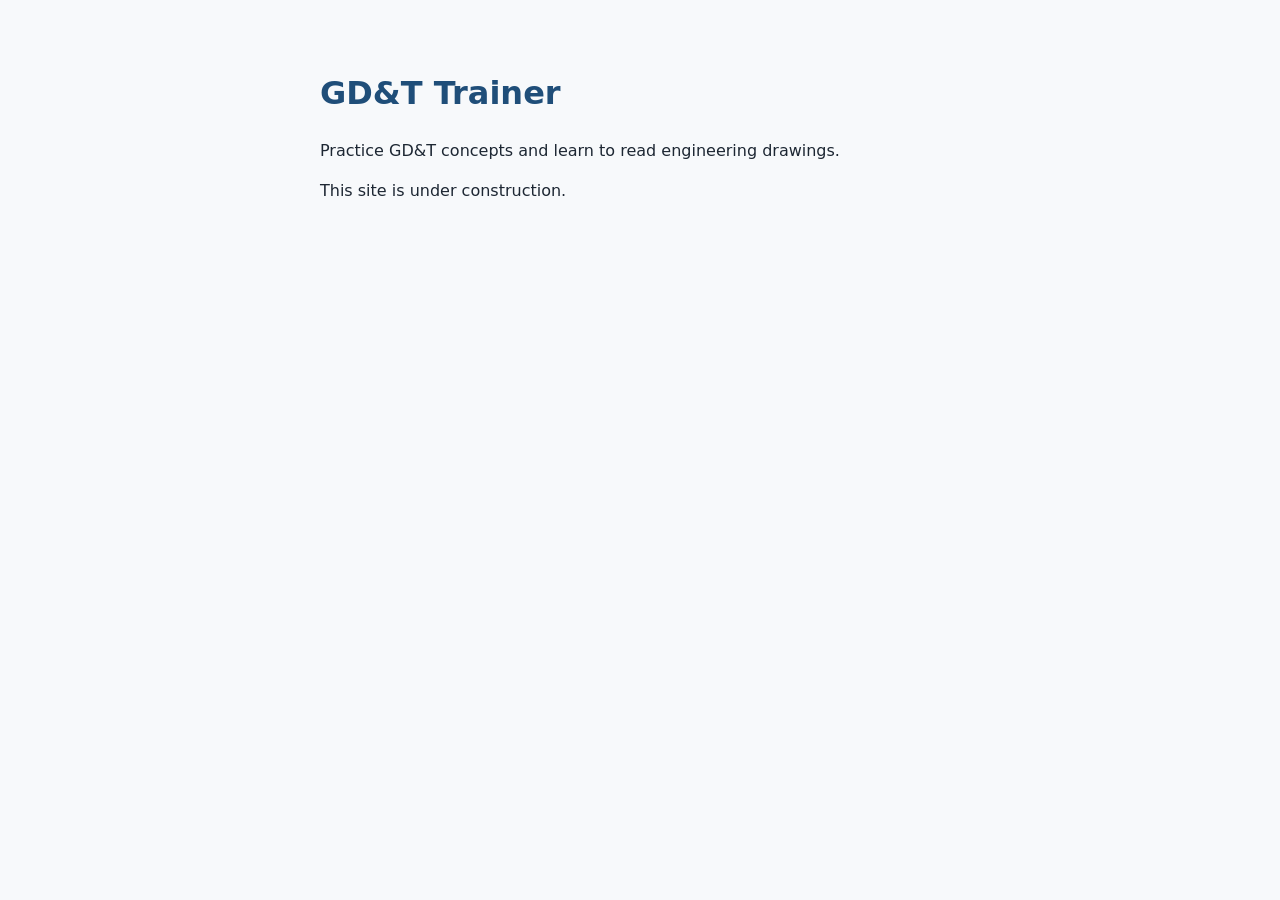
==== static/index.html @ 7a572e8f "Add placeholder Flask app so Render can build Minimal app.py (Flask object named app), pinned requir" ====
<!doctype html>
<html lang="en">
<head>
  <meta charset="utf-8">
  <meta name="viewport" content="width=device-width, initial-scale=1">
  <title>GD&amp;T Trainer</title>
  <style>
    body { font-family: system-ui, sans-serif; background: #f7f9fb; color: #1d2733;
           max-width: 640px; margin: 0 auto; padding: 48px 16px; line-height: 1.5; }
    h1 { color: #1f4e79; }
  </style>
</head>
<body>
  <h1>GD&amp;T Trainer</h1>
  <p>Practice GD&amp;T concepts and learn to read engineering drawings.</p>
  <p>This site is under construction.</p>
</body>
</html>
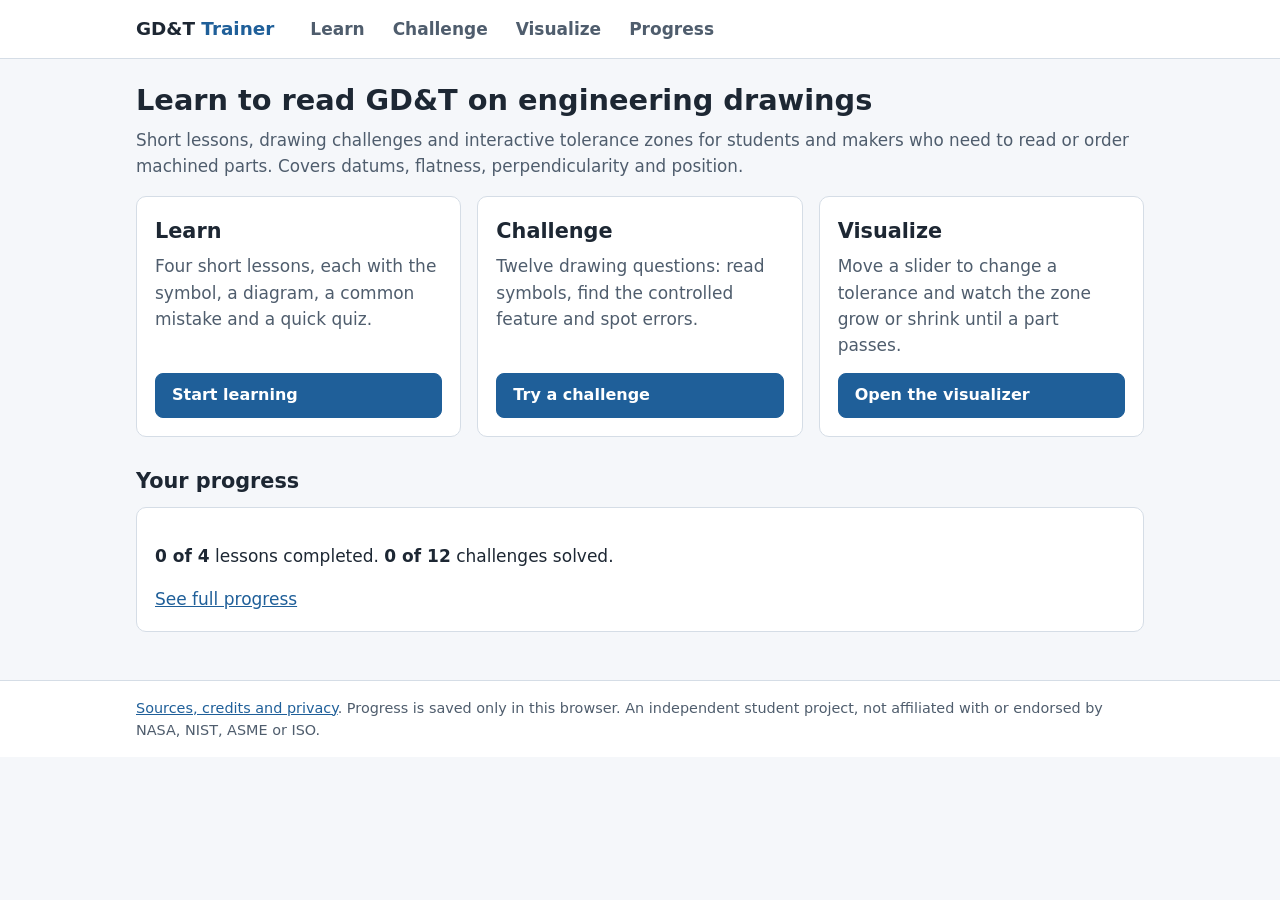
==== commit 25f56b5d: "Build v1: Learn, Challenge, Visualize and Progress modes - Learn: 4 lessons (datums, flatness, perpe" ====
--- a/static/index.html
+++ b/static/index.html
@@ -4,15 +4,86 @@
   <meta charset="utf-8">
   <meta name="viewport" content="width=device-width, initial-scale=1">
   <title>GD&amp;T Trainer</title>
-  <style>
-    body { font-family: system-ui, sans-serif; background: #f7f9fb; color: #1d2733;
-           max-width: 640px; margin: 0 auto; padding: 48px 16px; line-height: 1.5; }
-    h1 { color: #1f4e79; }
-  </style>
+  <link rel="icon" href="drawings/sym-position.svg" type="image/svg+xml">
+  <link rel="stylesheet" href="css/style.css">
 </head>
 <body>
-  <h1>GD&amp;T Trainer</h1>
-  <p>Practice GD&amp;T concepts and learn to read engineering drawings.</p>
-  <p>This site is under construction.</p>
+  <header class="site-header">
+    <div class="inner">
+      <a class="brand" href="/" aria-current="page">GD&amp;T <span>Trainer</span></a>
+      <nav class="nav" aria-label="Main">
+        <a href="learn.html">Learn</a>
+        <a href="challenge.html">Challenge</a>
+        <a href="visualize.html">Visualize</a>
+        <a href="progress.html">Progress</a>
+      </nav>
+    </div>
+  </header>
+
+  <main>
+    <h1>Learn to read GD&amp;T on engineering drawings</h1>
+    <p class="lead">
+      Short lessons, drawing challenges and interactive tolerance zones for students and makers
+      who need to read or order machined parts. Covers datums, flatness, perpendicularity and position.
+    </p>
+
+    <div class="grid-3">
+      <section class="card mode-card">
+        <h2>Learn</h2>
+        <p>Four short lessons, each with the symbol, a diagram, a common mistake and a quick quiz.</p>
+        <a class="btn" href="learn.html">Start learning</a>
+      </section>
+      <section class="card mode-card">
+        <h2>Challenge</h2>
+        <p>Twelve drawing questions: read symbols, find the controlled feature and spot errors.</p>
+        <a class="btn" href="challenge.html">Try a challenge</a>
+      </section>
+      <section class="card mode-card">
+        <h2>Visualize</h2>
+        <p>Move a slider to change a tolerance and watch the zone grow or shrink until a part passes.</p>
+        <a class="btn" href="visualize.html">Open the visualizer</a>
+      </section>
+    </div>
+
+    <h2>Your progress</h2>
+    <div id="summary" class="card">Loading…</div>
+  </main>
+
+  <footer class="site-footer">
+    <div class="inner">
+      <a href="sources.html">Sources, credits and privacy</a>.
+      Progress is saved only in this browser.
+      An independent student project, not affiliated with or endorsed by NASA, NIST, ASME or ISO.
+    </div>
+  </footer>
+
+  <script src="js/common.js"></script>
+  <script src="js/storage.js"></script>
+  <script>
+    // Small progress summary for the home page.
+    (async function () {
+      const box = document.getElementById("summary");
+      try {
+        const [lessonData, challengeData] = await Promise.all([
+          fetchJSON("data/lessons.json"),
+          fetchJSON("data/challenges.json"),
+        ]);
+        const stats = computeStats(challengeData.challenges, challengeData.concepts);
+        const lessonsDone = lessonData.lessons.filter(function (l) { return stats.lessonsCompleted[l.id]; }).length;
+        const weak = Object.keys(stats.perConcept)
+          .filter(function (k) { return stats.perConcept[k].status === "needs-practice"; })
+          .map(function (k) { return challengeData.concepts[k]; });
+        box.innerHTML =
+          "<p><b>" + lessonsDone + " of " + lessonData.lessons.length + "</b> lessons completed. " +
+          "<b>" + stats.solvedQuestions + " of " + stats.totalQuestions + "</b> challenges solved.</p>" +
+          (weak.length
+            ? "<p>Needs more practice: <b>" + weak.map(escapeHTML).join(", ") + "</b>.</p>"
+            : "") +
+          '<a href="progress.html">See full progress</a>';
+      } catch (error) {
+        showLoadError(box, error);
+      }
+    })();
+  </script>
 </body>
 </html>
--- a/static/css/style.css
+++ b/static/css/style.css
@@ -0,0 +1,279 @@
+/* GD&T Trainer styles: light background, dark text, blue/gray accents. */
+
+:root {
+  --bg: #f5f7fa;
+  --surface: #ffffff;
+  --ink: #1d2733;
+  --muted: #4f5d6d;
+  --line: #d5dde6;
+  --accent: #1f5f99;
+  --accent-soft: #e3edf7;
+  --good: #1a7f37;
+  --good-soft: #e6f4ea;
+  --bad: #b42318;
+  --bad-soft: #fdecea;
+  --warn: #8a5a00;
+  --warn-soft: #fff4dc;
+  --radius: 10px;
+}
+
+* { box-sizing: border-box; }
+
+body {
+  margin: 0;
+  background: var(--bg);
+  color: var(--ink);
+  font-family: system-ui, -apple-system, "Segoe UI", Roboto, Arial, sans-serif;
+  font-size: 17px;
+  line-height: 1.55;
+}
+
+a { color: var(--accent); }
+
+/* Visible keyboard focus everywhere (accessibility requirement). */
+a:focus-visible, button:focus-visible, input:focus-visible, [tabindex]:focus-visible {
+  outline: 3px solid #f2a900;
+  outline-offset: 2px;
+}
+
+/* ---------- Header and navigation ---------- */
+.site-header {
+  background: var(--surface);
+  border-bottom: 1px solid var(--line);
+}
+.site-header .inner {
+  max-width: 1040px;
+  margin: 0 auto;
+  padding: 10px 16px;
+  display: flex;
+  flex-wrap: wrap;
+  align-items: center;
+  gap: 8px 24px;
+}
+.brand {
+  font-weight: 700;
+  font-size: 1.15rem;
+  color: var(--ink);
+  text-decoration: none;
+}
+.brand span { color: var(--accent); }
+.nav { display: flex; flex-wrap: wrap; gap: 4px; }
+.nav a {
+  padding: 6px 12px;
+  border-radius: 999px;
+  color: var(--muted);
+  text-decoration: none;
+  font-weight: 600;
+}
+.nav a:hover { background: var(--accent-soft); color: var(--accent); }
+.nav a[aria-current="page"] { background: var(--accent); color: #fff; }
+
+/* ---------- Page layout ---------- */
+main {
+  max-width: 1040px;
+  margin: 0 auto;
+  padding: 24px 16px 48px;
+}
+h1 { font-size: 1.8rem; margin: 0 0 8px; line-height: 1.25; }
+h2 { font-size: 1.3rem; margin: 28px 0 10px; }
+h3 { font-size: 1.1rem; margin: 18px 0 8px; }
+.lead { color: var(--muted); font-size: 1.05rem; margin-top: 0; }
+
+.card {
+  background: var(--surface);
+  border: 1px solid var(--line);
+  border-radius: var(--radius);
+  padding: 18px;
+}
+.grid-3 {
+  display: grid;
+  grid-template-columns: repeat(auto-fit, minmax(240px, 1fr));
+  gap: 16px;
+}
+.mode-card { display: flex; flex-direction: column; gap: 6px; }
+.mode-card h2 { margin: 0; }
+.mode-card p { margin: 0 0 8px; color: var(--muted); flex: 1; }
+
+.site-footer {
+  border-top: 1px solid var(--line);
+  background: var(--surface);
+  color: var(--muted);
+  font-size: 0.9rem;
+}
+.site-footer .inner { max-width: 1040px; margin: 0 auto; padding: 16px; }
+
+/* ---------- Buttons ---------- */
+.btn {
+  display: inline-block;
+  border: 1px solid var(--accent);
+  background: var(--accent);
+  color: #fff;
+  border-radius: 8px;
+  padding: 9px 16px;
+  font-size: 1rem;
+  font-weight: 600;
+  cursor: pointer;
+  text-decoration: none;
+}
+.btn:hover { filter: brightness(1.1); }
+.btn:disabled { opacity: 0.5; cursor: not-allowed; }
+.btn.secondary { background: var(--surface); color: var(--accent); }
+.btn.danger { background: var(--bad); border-color: var(--bad); }
+.btn-row { display: flex; flex-wrap: wrap; gap: 10px; margin-top: 14px; }
+
+/* ---------- Answer options (lessons and challenges) ---------- */
+.options { display: grid; gap: 8px; margin: 12px 0; }
+.option {
+  text-align: left;
+  border: 2px solid var(--line);
+  background: var(--surface);
+  color: var(--ink);
+  border-radius: 8px;
+  padding: 10px 12px;
+  font-size: 1rem;
+  cursor: pointer;
+}
+.option:hover:not(:disabled) { border-color: var(--accent); }
+.option.selected { border-color: var(--accent); background: var(--accent-soft); }
+.option.correct { border-color: var(--good); background: var(--good-soft); }
+.option.wrong { border-color: var(--bad); background: var(--bad-soft); }
+.option:disabled { cursor: default; }
+/* Text markers so correct/incorrect never relies on colour alone. */
+.option.correct::before { content: "✓ "; font-weight: 700; color: var(--good); }
+.option.wrong::before { content: "✗ "; font-weight: 700; color: var(--bad); }
+
+/* ---------- Feedback boxes ---------- */
+.feedback {
+  border-radius: 8px;
+  padding: 12px 14px;
+  margin-top: 12px;
+  border-left: 5px solid;
+}
+.feedback.good { background: var(--good-soft); border-color: var(--good); }
+.feedback.bad { background: var(--bad-soft); border-color: var(--bad); }
+.feedback.info { background: var(--accent-soft); border-color: var(--accent); }
+.feedback.warn { background: var(--warn-soft); border-color: var(--warn); }
+.feedback p { margin: 4px 0; }
+.feedback .title { font-weight: 700; }
+
+.source-line { font-size: 0.9rem; color: var(--muted); margin-top: 10px; }
+.tag {
+  display: inline-block;
+  font-size: 0.8rem;
+  font-weight: 700;
+  padding: 2px 10px;
+  border-radius: 999px;
+  background: var(--accent-soft);
+  color: var(--accent);
+  margin-right: 6px;
+}
+
+/* ---------- Drawings ---------- */
+.drawing {
+  background: #fff;
+  border: 1px solid var(--line);
+  border-radius: var(--radius);
+  padding: 8px;
+}
+.drawing svg, .drawing img { width: 100%; height: auto; display: block; max-height: 420px; }
+
+/* Clickable features in challenge drawings. The SVG files make them
+   invisible by default; these rules show hover, selection and results. */
+.drawing .target { cursor: pointer; }
+.drawing line.target:hover, .drawing line.target:focus { stroke: rgba(31, 95, 153, 0.30); }
+.drawing circle.target:hover, .drawing circle.target:focus { fill: rgba(31, 95, 153, 0.20); }
+.drawing line.target.selected { stroke: rgba(31, 95, 153, 0.65); }
+.drawing circle.target.selected { fill: rgba(31, 95, 153, 0.40); }
+.drawing line.target.is-correct { stroke: rgba(26, 127, 55, 0.65); }
+.drawing circle.target.is-correct { fill: rgba(26, 127, 55, 0.40); }
+.drawing line.target.is-wrong { stroke: rgba(180, 35, 24, 0.55); }
+.drawing circle.target.is-wrong { fill: rgba(180, 35, 24, 0.35); }
+.drawing .target:focus { outline: none; }
+.drawing.locked .target { cursor: default; pointer-events: none; }
+
+.selection-note { font-weight: 600; margin: 8px 0 0; }
+
+/* ---------- Learn mode ---------- */
+.learn-layout { display: grid; grid-template-columns: 240px 1fr; gap: 20px; align-items: start; }
+.lesson-list { list-style: none; margin: 0; padding: 0; display: grid; gap: 6px; }
+.lesson-list a {
+  display: flex;
+  justify-content: space-between;
+  gap: 8px;
+  padding: 10px 12px;
+  border-radius: 8px;
+  border: 1px solid var(--line);
+  background: var(--surface);
+  color: var(--ink);
+  text-decoration: none;
+  font-weight: 600;
+}
+.lesson-list a[aria-current="true"] { border-color: var(--accent); background: var(--accent-soft); }
+.lesson-list .done { color: var(--good); white-space: nowrap; }
+.lesson-head { display: flex; gap: 14px; align-items: center; }
+.lesson-head img { width: 56px; height: 56px; background: #fff; border: 1px solid var(--line); border-radius: 8px; padding: 4px; }
+.lesson-head .symbol-name { color: var(--muted); margin: 0; }
+.mistake { background: var(--warn-soft); border-left: 5px solid var(--warn); padding: 10px 14px; border-radius: 8px; }
+.quiz-question { margin-top: 16px; }
+
+/* ---------- Challenge mode ---------- */
+.question-nav { display: flex; flex-wrap: wrap; gap: 6px; margin: 10px 0 18px; }
+.question-nav button {
+  min-width: 40px;
+  padding: 6px 8px;
+  border-radius: 8px;
+  border: 1px solid var(--line);
+  background: var(--surface);
+  font-weight: 600;
+  cursor: pointer;
+  color: var(--ink);
+}
+.question-nav button[aria-current="true"] { border-color: var(--accent); background: var(--accent); color: #fff; }
+.question-nav button.solved::after { content: " ✓"; }
+.challenge-layout { display: grid; grid-template-columns: 1.1fr 1fr; gap: 20px; align-items: start; }
+.ai-box { white-space: pre-wrap; }
+
+/* ---------- Visualize mode ---------- */
+.tabs { display: flex; flex-wrap: wrap; gap: 6px; margin: 12px 0 16px; }
+.tabs button {
+  padding: 8px 14px;
+  border-radius: 999px;
+  border: 1px solid var(--line);
+  background: var(--surface);
+  font-weight: 600;
+  cursor: pointer;
+  color: var(--ink);
+}
+.tabs button[aria-selected="true"] { background: var(--accent); border-color: var(--accent); color: #fff; }
+.slider-row { display: flex; flex-wrap: wrap; align-items: center; gap: 12px; margin: 12px 0; }
+.slider-row input[type="range"] { flex: 1; min-width: 200px; accent-color: var(--accent); }
+.slider-value { font-weight: 700; font-variant-numeric: tabular-nums; min-width: 6.5em; }
+.verdict { font-size: 1.1rem; font-weight: 700; }
+.readout { display: grid; grid-template-columns: repeat(auto-fit, minmax(180px, 1fr)); gap: 10px; margin-top: 10px; }
+.readout div { background: var(--bg); border-radius: 8px; padding: 8px 10px; }
+.readout b { display: block; font-size: 1.1rem; }
+
+/* ---------- Progress page ---------- */
+table { width: 100%; border-collapse: collapse; background: var(--surface); }
+th, td { text-align: left; padding: 8px 10px; border-bottom: 1px solid var(--line); }
+th { font-size: 0.9rem; color: var(--muted); }
+.table-wrap { overflow-x: auto; border: 1px solid var(--line); border-radius: var(--radius); }
+.status { font-weight: 700; white-space: nowrap; }
+.status.learned { color: var(--good); }
+.status.needs-practice { color: var(--bad); }
+.status.in-progress { color: var(--accent); }
+.status.not-started { color: var(--muted); }
+.stat-grid { display: grid; grid-template-columns: repeat(auto-fit, minmax(170px, 1fr)); gap: 12px; }
+.stat { background: var(--surface); border: 1px solid var(--line); border-radius: var(--radius); padding: 14px; }
+.stat b { display: block; font-size: 1.6rem; }
+.stat span { color: var(--muted); font-size: 0.9rem; }
+
+/* ---------- Sources page ---------- */
+.sources-table td, .sources-table th { vertical-align: top; font-size: 0.95rem; }
+
+/* ---------- Small screens ---------- */
+@media (max-width: 760px) {
+  body { font-size: 16px; }
+  .learn-layout, .challenge-layout { grid-template-columns: 1fr; }
+  h1 { font-size: 1.5rem; }
+}
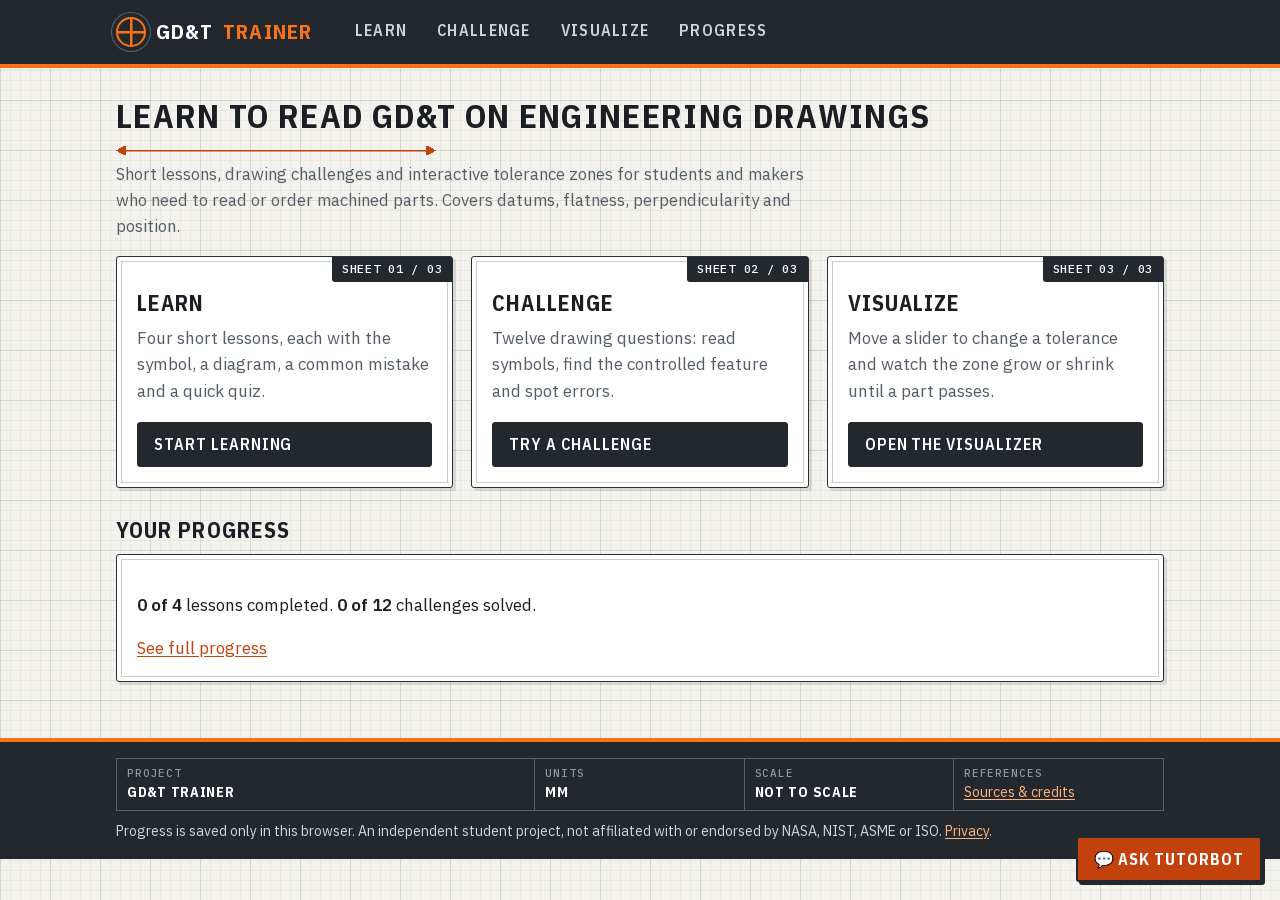
==== commit 82857e0e: "Complete drawings, add TutorBot, engineering-drawing UI - Redraw all challenge drawings and the Posi" ====
--- a/static/index.html
+++ b/static/index.html
@@ -28,17 +28,17 @@
     </p>
 
     <div class="grid-3">
-      <section class="card mode-card">
+      <section class="card mode-card" data-sheet="SHEET 01 / 03">
         <h2>Learn</h2>
         <p>Four short lessons, each with the symbol, a diagram, a common mistake and a quick quiz.</p>
         <a class="btn" href="learn.html">Start learning</a>
       </section>
-      <section class="card mode-card">
+      <section class="card mode-card" data-sheet="SHEET 02 / 03">
         <h2>Challenge</h2>
         <p>Twelve drawing questions: read symbols, find the controlled feature and spot errors.</p>
         <a class="btn" href="challenge.html">Try a challenge</a>
       </section>
-      <section class="card mode-card">
+      <section class="card mode-card" data-sheet="SHEET 03 / 03">
         <h2>Visualize</h2>
         <p>Move a slider to change a tolerance and watch the zone grow or shrink until a part passes.</p>
         <a class="btn" href="visualize.html">Open the visualizer</a>
@@ -51,9 +51,14 @@
 
   <footer class="site-footer">
     <div class="inner">
-      <a href="sources.html">Sources, credits and privacy</a>.
-      Progress is saved only in this browser.
-      An independent student project, not affiliated with or endorsed by NASA, NIST, ASME or ISO.
+      <div class="title-block" aria-label="Site information">
+        <div><span>Project</span><b>GD&amp;T Trainer</b></div>
+        <div><span>Units</span><b>mm</b></div>
+        <div><span>Scale</span><b>Not to scale</b></div>
+        <div><span>References</span><a href="sources.html">Sources &amp; credits</a></div>
+      </div>
+      Progress is saved only in this browser. An independent student project, not affiliated with or
+      endorsed by NASA, NIST, ASME or ISO. <a href="sources.html#privacy">Privacy</a>.
     </div>
   </footer>
 
@@ -85,5 +90,6 @@
       }
     })();
   </script>
+  <script src="js/tutorbot.js"></script>
 </body>
 </html>
--- a/static/css/style.css
+++ b/static/css/style.css
@@ -1,139 +1,250 @@
-/* GD&T Trainer styles: light background, dark text, blue/gray accents. */
+/*
+ * GD&T Trainer styles: an "engineering drawing sheet" look.
+ *  - Drafting-paper grid background
+ *  - Graphite header and panels, safety-orange accents
+ *  - Condensed technical headings, monospace labels and numbers
+ *  - Cards framed like drawing sheets; footer styled as a title block
+ * Fonts: IBM Plex (self-hosted, SIL Open Font License), see fonts.css.
+ */
+@import url("fonts.css");
 
 :root {
-  --bg: #f5f7fa;
-  --surface: #ffffff;
-  --ink: #1d2733;
-  --muted: #4f5d6d;
-  --line: #d5dde6;
-  --accent: #1f5f99;
-  --accent-soft: #e3edf7;
-  --good: #1a7f37;
-  --good-soft: #e6f4ea;
+  --paper: #f3f2ec;          /* drafting paper */
+  --grid-minor: rgba(60, 70, 80, 0.06);
+  --grid-major: rgba(60, 70, 80, 0.11);
+  --sheet: #ffffff;
+  --ink: #1b1f24;            /* graphite */
+  --muted: #555e68;
+  --line: #2b3138;           /* sheet border lines */
+  --line-soft: #c9ccc6;
+  --steel: #e4e6e3;
+  --graphite: #23282e;
+  --graphite-2: #2f353c;
+  --accent: #c2410c;         /* safety orange, readable on white */
+  --accent-bright: #f97316;
+  --accent-soft: #fdeee4;
+  --good: #1e7a3a;
+  --good-soft: #e5f2e8;
   --bad: #b42318;
-  --bad-soft: #fdecea;
+  --bad-soft: #fbe9e7;
   --warn: #8a5a00;
-  --warn-soft: #fff4dc;
-  --radius: 10px;
+  --warn-soft: #fff3d6;
+  --info: #2f4f6f;
+  --info-soft: #e8edf1;
+  --font-body: "IBM Plex Sans", system-ui, -apple-system, "Segoe UI", Arial, sans-serif;
+  --font-head: "IBM Plex Sans Condensed", "Arial Narrow", system-ui, sans-serif;
+  --font-mono: "IBM Plex Mono", ui-monospace, SFMono-Regular, Menlo, Consolas, monospace;
+  --radius: 3px;
 }
 
 * { box-sizing: border-box; }
 
 body {
   margin: 0;
-  background: var(--bg);
-  color: var(--ink);
-  font-family: system-ui, -apple-system, "Segoe UI", Roboto, Arial, sans-serif;
+  color: var(--ink);
+  font-family: var(--font-body);
   font-size: 17px;
   line-height: 1.55;
-}
-
-a { color: var(--accent); }
-
-/* Visible keyboard focus everywhere (accessibility requirement). */
-a:focus-visible, button:focus-visible, input:focus-visible, [tabindex]:focus-visible {
-  outline: 3px solid #f2a900;
+  background-color: var(--paper);
+  /* Drafting grid: fine 10 px lines with a heavier line every 50 px. */
+  background-image:
+    linear-gradient(var(--grid-major) 1px, transparent 1px),
+    linear-gradient(90deg, var(--grid-major) 1px, transparent 1px),
+    linear-gradient(var(--grid-minor) 1px, transparent 1px),
+    linear-gradient(90deg, var(--grid-minor) 1px, transparent 1px);
+  background-size: 50px 50px, 50px 50px, 10px 10px, 10px 10px;
+}
+
+a { color: var(--accent); text-underline-offset: 2px; }
+
+a:focus-visible, button:focus-visible, input:focus-visible, textarea:focus-visible, [tabindex]:focus-visible {
+  outline: 3px solid var(--accent-bright);
   outline-offset: 2px;
 }
 
-/* ---------- Header and navigation ---------- */
+/* ---------- Header: graphite control panel ---------- */
 .site-header {
-  background: var(--surface);
-  border-bottom: 1px solid var(--line);
+  background: var(--graphite);
+  border-bottom: 4px solid var(--accent-bright);
+  color: #fff;
 }
 .site-header .inner {
-  max-width: 1040px;
+  max-width: 1080px;
   margin: 0 auto;
   padding: 10px 16px;
   display: flex;
   flex-wrap: wrap;
   align-items: center;
-  gap: 8px 24px;
+  gap: 8px 28px;
 }
 .brand {
+  display: inline-flex;
+  align-items: center;
+  gap: 10px;
+  color: #fff;
+  text-decoration: none;
+  font-family: var(--font-head);
   font-weight: 700;
-  font-size: 1.15rem;
-  color: var(--ink);
+  font-size: 1.3rem;
+  letter-spacing: 0.06em;
+  text-transform: uppercase;
+}
+/* Position symbol drawn in CSS as the logo. */
+.brand::before {
+  content: "";
+  width: 26px;
+  height: 26px;
+  border-radius: 50%;
+  border: 2.5px solid var(--accent-bright);
+  background:
+    linear-gradient(var(--accent-bright), var(--accent-bright)) center / 2.5px 100% no-repeat,
+    linear-gradient(var(--accent-bright), var(--accent-bright)) center / 100% 2.5px no-repeat;
+  box-shadow: 0 0 0 4px var(--graphite), 0 0 0 5px rgba(255, 255, 255, 0.25);
+}
+.brand span { color: var(--accent-bright); }
+.nav { display: flex; flex-wrap: wrap; gap: 2px; }
+.nav a {
+  padding: 8px 14px;
+  color: #cfd4da;
   text-decoration: none;
-}
-.brand span { color: var(--accent); }
-.nav { display: flex; flex-wrap: wrap; gap: 4px; }
-.nav a {
-  padding: 6px 12px;
-  border-radius: 999px;
-  color: var(--muted);
-  text-decoration: none;
+  font-family: var(--font-head);
   font-weight: 600;
-}
-.nav a:hover { background: var(--accent-soft); color: var(--accent); }
-.nav a[aria-current="page"] { background: var(--accent); color: #fff; }
+  font-size: 1rem;
+  letter-spacing: 0.08em;
+  text-transform: uppercase;
+  border-bottom: 3px solid transparent;
+}
+.nav a:hover { color: #fff; border-bottom-color: #6b737c; }
+.nav a[aria-current="page"] { color: #fff; border-bottom-color: var(--accent-bright); }
 
 /* ---------- Page layout ---------- */
 main {
-  max-width: 1040px;
+  max-width: 1080px;
   margin: 0 auto;
-  padding: 24px 16px 48px;
-}
-h1 { font-size: 1.8rem; margin: 0 0 8px; line-height: 1.25; }
-h2 { font-size: 1.3rem; margin: 28px 0 10px; }
-h3 { font-size: 1.1rem; margin: 18px 0 8px; }
-.lead { color: var(--muted); font-size: 1.05rem; margin-top: 0; }
-
+  padding: 28px 16px 56px;
+}
+h1, h2, h3 {
+  font-family: var(--font-head);
+  font-weight: 700;
+  letter-spacing: 0.02em;
+  line-height: 1.2;
+}
+h1 {
+  font-size: 2.1rem;
+  margin: 0 0 6px;
+  text-transform: uppercase;
+  letter-spacing: 0.04em;
+}
+h2 { font-size: 1.35rem; margin: 30px 0 10px; text-transform: uppercase; letter-spacing: 0.05em; }
+h3 { font-size: 1.12rem; margin: 18px 0 8px; }
+.lead { color: var(--muted); font-size: 1.05rem; margin-top: 0; max-width: 70ch; }
+
+/* A thin "dimension line" under each page title: arrows at both ends. */
+main > h1::after {
+  content: "";
+  display: block;
+  margin-top: 10px;
+  height: 9px;
+  width: min(320px, 70%);
+  background:
+    linear-gradient(var(--accent), var(--accent)) center / calc(100% - 14px) 1.5px no-repeat,
+    conic-gradient(from 60deg at 0 50%, var(--accent) 60deg, transparent 0) left / 10px 100% no-repeat,
+    conic-gradient(from 240deg at 100% 50%, var(--accent) 60deg, transparent 0) right / 10px 100% no-repeat;
+}
+
+/* ---------- Drawing-sheet cards ---------- */
 .card {
-  background: var(--surface);
-  border: 1px solid var(--line);
-  border-radius: var(--radius);
-  padding: 18px;
+  position: relative;
+  background: var(--sheet);
+  border: 1.5px solid var(--line);
+  border-radius: var(--radius);
+  padding: 20px;
+  /* inner frame line, like a drawing sheet border */
+  box-shadow: inset 0 0 0 4px var(--sheet), inset 0 0 0 5px var(--line-soft), 3px 3px 0 rgba(27, 31, 36, 0.12);
 }
 .grid-3 {
   display: grid;
   grid-template-columns: repeat(auto-fit, minmax(240px, 1fr));
-  gap: 16px;
-}
-.mode-card { display: flex; flex-direction: column; gap: 6px; }
+  gap: 18px;
+}
+.mode-card { display: flex; flex-direction: column; gap: 8px; padding-top: 34px; }
 .mode-card h2 { margin: 0; }
-.mode-card p { margin: 0 0 8px; color: var(--muted); flex: 1; }
-
-.site-footer {
-  border-top: 1px solid var(--line);
-  background: var(--surface);
-  color: var(--muted);
-  font-size: 0.9rem;
-}
-.site-footer .inner { max-width: 1040px; margin: 0 auto; padding: 16px; }
+.mode-card p { margin: 0 0 10px; color: var(--muted); flex: 1; }
+/* Sheet number label in the corner of each mode card. */
+.mode-card::before {
+  content: attr(data-sheet);
+  position: absolute;
+  top: 0;
+  right: 0;
+  padding: 3px 10px;
+  font-family: var(--font-mono);
+  font-size: 0.75rem;
+  letter-spacing: 0.06em;
+  color: #fff;
+  background: var(--graphite);
+  border-bottom-left-radius: var(--radius);
+}
+
+/* ---------- Footer: title block ---------- */
+.site-footer { background: var(--graphite); color: #cfd4da; font-size: 0.88rem; border-top: 4px solid var(--accent-bright); }
+.site-footer .inner { max-width: 1080px; margin: 0 auto; padding: 16px; }
+.site-footer a { color: #ffb27a; }
+.title-block {
+  display: grid;
+  grid-template-columns: 2fr 1fr 1fr 1fr;
+  border: 1px solid #59616a;
+  margin-bottom: 10px;
+}
+.title-block div { padding: 6px 10px; border-right: 1px solid #59616a; }
+.title-block div:last-child { border-right: none; }
+.title-block span {
+  display: block;
+  font-family: var(--font-mono);
+  font-size: 0.68rem;
+  letter-spacing: 0.08em;
+  text-transform: uppercase;
+  color: #8f979f;
+}
+.title-block b { font-family: var(--font-head); letter-spacing: 0.05em; color: #fff; text-transform: uppercase; }
 
 /* ---------- Buttons ---------- */
 .btn {
   display: inline-block;
-  border: 1px solid var(--accent);
-  background: var(--accent);
-  color: #fff;
-  border-radius: 8px;
+  border: 1.5px solid var(--graphite);
+  background: var(--graphite);
+  color: #fff;
+  border-radius: var(--radius);
   padding: 9px 16px;
+  font-family: var(--font-head);
   font-size: 1rem;
   font-weight: 600;
+  letter-spacing: 0.06em;
+  text-transform: uppercase;
   cursor: pointer;
   text-decoration: none;
 }
-.btn:hover { filter: brightness(1.1); }
-.btn:disabled { opacity: 0.5; cursor: not-allowed; }
-.btn.secondary { background: var(--surface); color: var(--accent); }
+.btn:hover { background: var(--accent); border-color: var(--accent); }
+.btn:disabled { opacity: 0.45; cursor: not-allowed; }
+.btn:disabled:hover { background: var(--graphite); border-color: var(--graphite); }
+.btn.secondary { background: var(--sheet); color: var(--ink); }
+.btn.secondary:hover { background: var(--accent-soft); color: var(--accent); border-color: var(--accent); }
 .btn.danger { background: var(--bad); border-color: var(--bad); }
 .btn-row { display: flex; flex-wrap: wrap; gap: 10px; margin-top: 14px; }
 
-/* ---------- Answer options (lessons and challenges) ---------- */
+/* ---------- Answer options ---------- */
 .options { display: grid; gap: 8px; margin: 12px 0; }
 .option {
   text-align: left;
-  border: 2px solid var(--line);
-  background: var(--surface);
-  color: var(--ink);
-  border-radius: 8px;
+  border: 1.5px solid var(--line-soft);
+  background: var(--sheet);
+  color: var(--ink);
+  border-radius: var(--radius);
   padding: 10px 12px;
+  font-family: var(--font-body);
   font-size: 1rem;
   cursor: pointer;
 }
-.option:hover:not(:disabled) { border-color: var(--accent); }
+.option:hover:not(:disabled) { border-color: var(--graphite); }
 .option.selected { border-color: var(--accent); background: var(--accent-soft); }
 .option.correct { border-color: var(--good); background: var(--good-soft); }
 .option.wrong { border-color: var(--bad); background: var(--bad-soft); }
@@ -144,129 +255,174 @@
 
 /* ---------- Feedback boxes ---------- */
 .feedback {
-  border-radius: 8px;
+  border: 1.5px solid;
+  border-left-width: 6px;
+  border-radius: var(--radius);
   padding: 12px 14px;
   margin-top: 12px;
-  border-left: 5px solid;
 }
 .feedback.good { background: var(--good-soft); border-color: var(--good); }
 .feedback.bad { background: var(--bad-soft); border-color: var(--bad); }
-.feedback.info { background: var(--accent-soft); border-color: var(--accent); }
+.feedback.info { background: var(--info-soft); border-color: var(--info); }
 .feedback.warn { background: var(--warn-soft); border-color: var(--warn); }
 .feedback p { margin: 4px 0; }
-.feedback .title { font-weight: 700; }
-
-.source-line { font-size: 0.9rem; color: var(--muted); margin-top: 10px; }
+.feedback .title { font-family: var(--font-head); font-weight: 700; letter-spacing: 0.04em; text-transform: uppercase; }
+
+.source-line { font-family: var(--font-mono); font-size: 0.8rem; color: var(--muted); margin-top: 10px; }
+/* Tags look like feature control frame cells. */
 .tag {
   display: inline-block;
-  font-size: 0.8rem;
-  font-weight: 700;
-  padding: 2px 10px;
-  border-radius: 999px;
-  background: var(--accent-soft);
-  color: var(--accent);
-  margin-right: 6px;
-}
+  font-family: var(--font-mono);
+  font-size: 0.75rem;
+  letter-spacing: 0.04em;
+  text-transform: uppercase;
+  padding: 2px 8px;
+  border: 1.5px solid var(--ink);
+  background: var(--sheet);
+  color: var(--ink);
+  margin: 0 -1.5px 0 0;
+}
+.tag:first-child { background: var(--graphite); color: #fff; border-color: var(--graphite); }
 
 /* ---------- Drawings ---------- */
 .drawing {
-  background: #fff;
-  border: 1px solid var(--line);
-  border-radius: var(--radius);
-  padding: 8px;
-}
-.drawing svg, .drawing img { width: 100%; height: auto; display: block; max-height: 420px; }
+  position: relative;
+  background: var(--sheet);
+  border: 1.5px solid var(--line);
+  border-radius: var(--radius);
+  padding: 14px;
+  box-shadow: inset 0 0 0 5px var(--sheet), inset 0 0 0 6px var(--line-soft);
+}
+.drawing svg, .drawing img { width: 100%; height: auto; display: block; max-height: 440px; }
 
 /* Clickable features in challenge drawings. The SVG files make them
    invisible by default; these rules show hover, selection and results. */
 .drawing .target { cursor: pointer; }
-.drawing line.target:hover, .drawing line.target:focus { stroke: rgba(31, 95, 153, 0.30); }
-.drawing circle.target:hover, .drawing circle.target:focus { fill: rgba(31, 95, 153, 0.20); }
-.drawing line.target.selected { stroke: rgba(31, 95, 153, 0.65); }
-.drawing circle.target.selected { fill: rgba(31, 95, 153, 0.40); }
-.drawing line.target.is-correct { stroke: rgba(26, 127, 55, 0.65); }
-.drawing circle.target.is-correct { fill: rgba(26, 127, 55, 0.40); }
+.drawing line.target:hover, .drawing line.target:focus { stroke: rgba(194, 65, 12, 0.30); }
+.drawing circle.target:hover, .drawing circle.target:focus { fill: rgba(194, 65, 12, 0.20); }
+.drawing line.target.selected { stroke: rgba(194, 65, 12, 0.70); }
+.drawing circle.target.selected { fill: rgba(194, 65, 12, 0.40); }
+.drawing line.target.is-correct { stroke: rgba(30, 122, 58, 0.65); }
+.drawing circle.target.is-correct { fill: rgba(30, 122, 58, 0.40); }
 .drawing line.target.is-wrong { stroke: rgba(180, 35, 24, 0.55); }
 .drawing circle.target.is-wrong { fill: rgba(180, 35, 24, 0.35); }
 .drawing .target:focus { outline: none; }
 .drawing.locked .target { cursor: default; pointer-events: none; }
 
-.selection-note { font-weight: 600; margin: 8px 0 0; }
+.selection-note { font-family: var(--font-mono); font-size: 0.9rem; font-weight: 500; margin: 8px 0 0; }
 
 /* ---------- Learn mode ---------- */
-.learn-layout { display: grid; grid-template-columns: 240px 1fr; gap: 20px; align-items: start; }
-.lesson-list { list-style: none; margin: 0; padding: 0; display: grid; gap: 6px; }
+.learn-layout { display: grid; grid-template-columns: 250px 1fr; gap: 20px; align-items: start; }
+.lesson-list { list-style: none; margin: 0; padding: 0; display: grid; gap: 6px; counter-reset: lesson; }
 .lesson-list a {
   display: flex;
   justify-content: space-between;
   gap: 8px;
   padding: 10px 12px;
-  border-radius: 8px;
-  border: 1px solid var(--line);
-  background: var(--surface);
+  border: 1.5px solid var(--line-soft);
+  border-left: 5px solid var(--line-soft);
+  border-radius: var(--radius);
+  background: var(--sheet);
   color: var(--ink);
   text-decoration: none;
+  font-family: var(--font-head);
   font-weight: 600;
-}
-.lesson-list a[aria-current="true"] { border-color: var(--accent); background: var(--accent-soft); }
-.lesson-list .done { color: var(--good); white-space: nowrap; }
+  letter-spacing: 0.02em;
+}
+.lesson-list a:hover { border-left-color: var(--graphite); }
+.lesson-list a[aria-current="true"] { border-color: var(--graphite); border-left-color: var(--accent); }
+.lesson-list .done { color: var(--good); white-space: nowrap; font-family: var(--font-mono); font-size: 0.8rem; }
 .lesson-head { display: flex; gap: 14px; align-items: center; }
-.lesson-head img { width: 56px; height: 56px; background: #fff; border: 1px solid var(--line); border-radius: 8px; padding: 4px; }
-.lesson-head .symbol-name { color: var(--muted); margin: 0; }
-.mistake { background: var(--warn-soft); border-left: 5px solid var(--warn); padding: 10px 14px; border-radius: 8px; }
+.lesson-head img { width: 58px; height: 58px; background: var(--sheet); border: 1.5px solid var(--ink); border-radius: var(--radius); padding: 5px; }
+.lesson-head .symbol-name { color: var(--muted); margin: 0; font-family: var(--font-mono); font-size: 0.85rem; }
+.mistake { background: var(--warn-soft); border: 1.5px solid var(--warn); border-left-width: 6px; padding: 10px 14px; border-radius: var(--radius); }
 .quiz-question { margin-top: 16px; }
 
 /* ---------- Challenge mode ---------- */
-.question-nav { display: flex; flex-wrap: wrap; gap: 6px; margin: 10px 0 18px; }
+.question-nav { display: flex; flex-wrap: wrap; gap: 0; margin: 12px 0 18px; }
 .question-nav button {
-  min-width: 40px;
+  min-width: 42px;
   padding: 6px 8px;
-  border-radius: 8px;
-  border: 1px solid var(--line);
-  background: var(--surface);
+  margin: 0 -1.5px -1.5px 0;
+  border: 1.5px solid var(--ink);
+  border-radius: 0;
+  background: var(--sheet);
+  font-family: var(--font-mono);
+  font-weight: 500;
+  cursor: pointer;
+  color: var(--ink);
+}
+.question-nav button:hover { background: var(--accent-soft); }
+.question-nav button[aria-current="true"] { background: var(--graphite); color: #fff; position: relative; }
+.question-nav button.solved::after { content: " ✓"; color: var(--good); }
+.question-nav button[aria-current="true"].solved::after { color: #7fd99a; }
+.challenge-layout { display: grid; grid-template-columns: 1.15fr 1fr; gap: 20px; align-items: start; }
+.ai-box { white-space: pre-wrap; }
+
+/* ---------- Visualize mode ---------- */
+.tabs { display: flex; flex-wrap: wrap; gap: 0; margin: 12px 0 16px; }
+.tabs button {
+  padding: 8px 16px;
+  margin-right: -1.5px;
+  border: 1.5px solid var(--ink);
+  background: var(--sheet);
+  font-family: var(--font-head);
   font-weight: 600;
+  letter-spacing: 0.06em;
+  text-transform: uppercase;
   cursor: pointer;
   color: var(--ink);
 }
-.question-nav button[aria-current="true"] { border-color: var(--accent); background: var(--accent); color: #fff; }
-.question-nav button.solved::after { content: " ✓"; }
-.challenge-layout { display: grid; grid-template-columns: 1.1fr 1fr; gap: 20px; align-items: start; }
-.ai-box { white-space: pre-wrap; }
-
-/* ---------- Visualize mode ---------- */
-.tabs { display: flex; flex-wrap: wrap; gap: 6px; margin: 12px 0 16px; }
-.tabs button {
-  padding: 8px 14px;
-  border-radius: 999px;
-  border: 1px solid var(--line);
-  background: var(--surface);
-  font-weight: 600;
-  cursor: pointer;
-  color: var(--ink);
-}
-.tabs button[aria-selected="true"] { background: var(--accent); border-color: var(--accent); color: #fff; }
+.tabs button[aria-selected="true"] { background: var(--graphite); color: #fff; box-shadow: inset 0 -4px 0 var(--accent-bright); }
 .slider-row { display: flex; flex-wrap: wrap; align-items: center; gap: 12px; margin: 12px 0; }
+.slider-row label { font-family: var(--font-head); text-transform: uppercase; letter-spacing: 0.06em; }
 .slider-row input[type="range"] { flex: 1; min-width: 200px; accent-color: var(--accent); }
-.slider-value { font-weight: 700; font-variant-numeric: tabular-nums; min-width: 6.5em; }
-.verdict { font-size: 1.1rem; font-weight: 700; }
-.readout { display: grid; grid-template-columns: repeat(auto-fit, minmax(180px, 1fr)); gap: 10px; margin-top: 10px; }
-.readout div { background: var(--bg); border-radius: 8px; padding: 8px 10px; }
-.readout b { display: block; font-size: 1.1rem; }
+/* The slider value looks like a digital caliper readout. */
+.slider-value {
+  font-family: var(--font-mono);
+  font-weight: 500;
+  font-variant-numeric: tabular-nums;
+  min-width: 7.5em;
+  text-align: right;
+  padding: 4px 10px;
+  background: var(--graphite);
+  color: #ffd2b0;
+  border-radius: var(--radius);
+  box-shadow: inset 0 0 0 2px #444c55;
+}
+.verdict { font-family: var(--font-head); font-size: 1.15rem; font-weight: 700; letter-spacing: 0.04em; text-transform: uppercase; margin: 0; }
+.readout { display: grid; grid-template-columns: repeat(auto-fit, minmax(200px, 1fr)); gap: 10px; margin-top: 10px; }
+.readout div { background: var(--steel); border: 1px solid var(--line-soft); border-radius: var(--radius); padding: 8px 10px; font-size: 0.92rem; }
+.readout b { display: block; font-family: var(--font-mono); font-size: 1.15rem; font-weight: 500; }
 
 /* ---------- Progress page ---------- */
-table { width: 100%; border-collapse: collapse; background: var(--surface); }
-th, td { text-align: left; padding: 8px 10px; border-bottom: 1px solid var(--line); }
-th { font-size: 0.9rem; color: var(--muted); }
-.table-wrap { overflow-x: auto; border: 1px solid var(--line); border-radius: var(--radius); }
-.status { font-weight: 700; white-space: nowrap; }
+table { width: 100%; border-collapse: collapse; background: var(--sheet); }
+th, td { text-align: left; padding: 8px 10px; border-bottom: 1px solid var(--line-soft); }
+th {
+  font-family: var(--font-mono);
+  font-size: 0.75rem;
+  font-weight: 500;
+  letter-spacing: 0.06em;
+  text-transform: uppercase;
+  color: #fff;
+  background: var(--graphite);
+}
+.table-wrap { overflow-x: auto; border: 1.5px solid var(--line); border-radius: var(--radius); }
+.status { font-family: var(--font-mono); font-size: 0.85rem; font-weight: 500; white-space: nowrap; text-transform: uppercase; }
 .status.learned { color: var(--good); }
 .status.needs-practice { color: var(--bad); }
 .status.in-progress { color: var(--accent); }
 .status.not-started { color: var(--muted); }
-.stat-grid { display: grid; grid-template-columns: repeat(auto-fit, minmax(170px, 1fr)); gap: 12px; }
-.stat { background: var(--surface); border: 1px solid var(--line); border-radius: var(--radius); padding: 14px; }
-.stat b { display: block; font-size: 1.6rem; }
-.stat span { color: var(--muted); font-size: 0.9rem; }
+.stat-grid { display: grid; grid-template-columns: repeat(auto-fit, minmax(180px, 1fr)); gap: 12px; }
+.stat {
+  background: var(--graphite);
+  color: #fff;
+  border-radius: var(--radius);
+  padding: 14px;
+  border-bottom: 4px solid var(--accent-bright);
+}
+.stat b { display: block; font-family: var(--font-mono); font-weight: 500; font-size: 1.7rem; color: #ffd2b0; }
+.stat span { color: #cfd4da; font-size: 0.88rem; }
 
 /* ---------- Sources page ---------- */
 .sources-table td, .sources-table th { vertical-align: top; font-size: 0.95rem; }
@@ -275,5 +431,67 @@
 @media (max-width: 760px) {
   body { font-size: 16px; }
   .learn-layout, .challenge-layout { grid-template-columns: 1fr; }
-  h1 { font-size: 1.5rem; }
-}
+  h1 { font-size: 1.65rem; }
+  .title-block { grid-template-columns: 1fr 1fr; }
+  .title-block div:nth-child(2) { border-right: none; }
+  .title-block div:nth-child(-n+2) { border-bottom: 1px solid #59616a; }
+}
+
+/* ---------- TutorBot (floating chat) ---------- */
+.visually-hidden {
+  position: absolute; width: 1px; height: 1px; overflow: hidden;
+  clip: rect(0 0 0 0); white-space: nowrap;
+}
+.tutor-toggle {
+  position: fixed; right: 18px; bottom: 18px; z-index: 50;
+  border: 2px solid var(--graphite); border-radius: var(--radius); padding: 11px 16px;
+  background: var(--accent); color: #fff;
+  font-family: var(--font-head); font-size: 1rem; font-weight: 700; letter-spacing: 0.06em; text-transform: uppercase;
+  box-shadow: 3px 3px 0 var(--graphite); cursor: pointer;
+}
+.tutor-toggle:hover { background: var(--accent-bright); }
+.tutor-panel {
+  position: fixed; right: 18px; bottom: 78px; z-index: 50;
+  width: min(390px, calc(100vw - 32px)); height: min(540px, calc(100vh - 110px));
+  display: flex; flex-direction: column;
+  background: var(--sheet); border: 2px solid var(--graphite); border-radius: var(--radius);
+  box-shadow: 5px 5px 0 rgba(27, 31, 36, 0.25); overflow: hidden;
+}
+.tutor-panel[hidden] { display: none; }
+.tutor-head {
+  display: flex; justify-content: space-between; align-items: flex-start; gap: 8px;
+  padding: 10px 12px; background: var(--graphite); color: #fff; border-bottom: 3px solid var(--accent-bright);
+}
+.tutor-head b { font-family: var(--font-head); letter-spacing: 0.08em; text-transform: uppercase; }
+.tutor-context { font-family: var(--font-mono); font-size: 0.72rem; color: #ffd2b0; }
+.tutor-head-buttons { display: flex; gap: 6px; }
+.tutor-small {
+  border: 1px solid #6b737c; background: transparent; color: #fff;
+  border-radius: var(--radius); padding: 3px 8px; cursor: pointer; font-size: 0.82rem;
+}
+.tutor-small:hover { border-color: var(--accent-bright); }
+.tutor-messages {
+  flex: 1; overflow-y: auto; padding: 12px; display: flex; flex-direction: column; gap: 8px;
+  background-color: var(--paper);
+  background-image: linear-gradient(var(--grid-minor) 1px, transparent 1px), linear-gradient(90deg, var(--grid-minor) 1px, transparent 1px);
+  background-size: 10px 10px;
+}
+.tutor-msg {
+  max-width: 88%; padding: 8px 11px; border-radius: var(--radius); font-size: 0.95rem;
+  white-space: pre-wrap; line-height: 1.45; border: 1.5px solid var(--line-soft);
+}
+.tutor-msg.bot { background: var(--sheet); align-self: flex-start; border-left: 4px solid var(--accent); }
+.tutor-msg.user { background: var(--graphite); color: #fff; border-color: var(--graphite); align-self: flex-end; }
+.tutor-msg.typing { font-style: italic; color: var(--muted); }
+.tutor-form { display: flex; gap: 8px; padding: 10px; border-top: 1.5px solid var(--line-soft); }
+.tutor-form textarea {
+  flex: 1; resize: none; font: inherit; font-size: 0.95rem;
+  border: 1.5px solid var(--line-soft); border-radius: var(--radius); padding: 8px;
+}
+.tutor-form textarea:focus { border-color: var(--accent); }
+.tutor-note { margin: 0; padding: 0 12px 10px; font-size: 0.75rem; color: var(--muted); }
+@media (max-width: 760px) {
+  .tutor-panel { right: 8px; left: 8px; width: auto; bottom: 70px; height: min(520px, calc(100vh - 90px)); }
+  .tutor-toggle { right: 12px; bottom: 12px; }
+  main { padding-bottom: 84px; }
+}
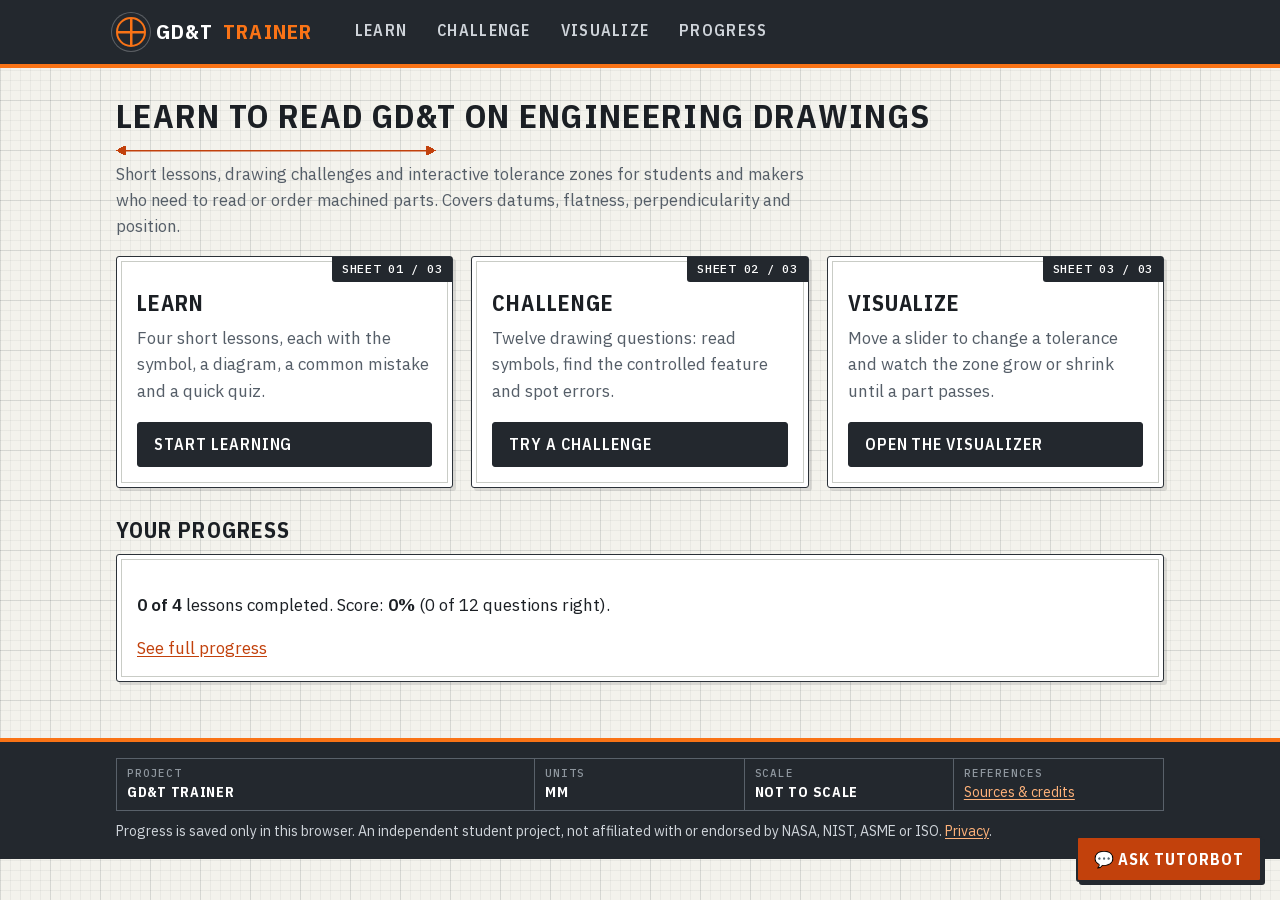
==== commit b5c0fc38: "Simpler score with retakes, and progress charts over time - Score = questions whose latest answer is" ====
--- a/static/index.html
+++ b/static/index.html
@@ -76,11 +76,11 @@
         const stats = computeStats(challengeData.challenges, challengeData.concepts);
         const lessonsDone = lessonData.lessons.filter(function (l) { return stats.lessonsCompleted[l.id]; }).length;
         const weak = Object.keys(stats.perConcept)
-          .filter(function (k) { return stats.perConcept[k].status === "needs-practice"; })
+          .filter(function (k) { return stats.perConcept[k].needsPractice; })
           .map(function (k) { return challengeData.concepts[k]; });
         box.innerHTML =
           "<p><b>" + lessonsDone + " of " + lessonData.lessons.length + "</b> lessons completed. " +
-          "<b>" + stats.solvedQuestions + " of " + stats.totalQuestions + "</b> challenges solved.</p>" +
+          "Score: <b>" + percent(stats.score) + "</b> (" + stats.right + " of " + stats.totalQuestions + " questions right).</p>" +
           (weak.length
             ? "<p>Needs more practice: <b>" + weak.map(escapeHTML).join(", ") + "</b>.</p>"
             : "") +
--- a/static/css/style.css
+++ b/static/css/style.css
@@ -313,6 +313,8 @@
 
 /* ---------- Learn mode ---------- */
 .learn-layout { display: grid; grid-template-columns: 250px 1fr; gap: 20px; align-items: start; }
+/* Let grid columns shrink below their content (wide drawings scroll inside their frame instead). */
+.learn-layout > *, .challenge-layout > * { min-width: 0; }
 .lesson-list { list-style: none; margin: 0; padding: 0; display: grid; gap: 6px; counter-reset: lesson; }
 .lesson-list a {
   display: flex;
@@ -354,8 +356,10 @@
 }
 .question-nav button:hover { background: var(--accent-soft); }
 .question-nav button[aria-current="true"] { background: var(--graphite); color: #fff; position: relative; }
-.question-nav button.solved::after { content: " ✓"; color: var(--good); }
-.question-nav button[aria-current="true"].solved::after { color: #7fd99a; }
+.question-nav button.right::after { content: " ✓"; color: var(--good); }
+.question-nav button.wrong::after { content: " ✗"; color: var(--bad); }
+.question-nav button[aria-current="true"].right::after { color: #7fd99a; }
+.question-nav button[aria-current="true"].wrong::after { color: #ff9b8f; }
 .challenge-layout { display: grid; grid-template-columns: 1.15fr 1fr; gap: 20px; align-items: start; }
 .ai-box { white-space: pre-wrap; }
 
@@ -435,6 +439,20 @@
   .title-block { grid-template-columns: 1fr 1fr; }
   .title-block div:nth-child(2) { border-right: none; }
   .title-block div:nth-child(-n+2) { border-bottom: 1px solid #59616a; }
+  /* Drawings stay at a readable size and scroll sideways inside their
+     frame, instead of shrinking until the dimensions are unreadable. */
+  .drawing { overflow-x: auto; padding: 10px; }
+  .drawing svg, .drawing img { min-width: 540px; max-height: none; }
+  .drawing::before {
+    content: "⟷ Swipe sideways to see the whole drawing";
+    display: block;
+    position: sticky;
+    left: 0;
+    margin-bottom: 6px;
+    font-family: var(--font-mono);
+    font-size: 0.72rem;
+    color: var(--muted);
+  }
 }
 
 /* ---------- TutorBot (floating chat) ---------- */
@@ -495,3 +513,43 @@
   .tutor-toggle { right: 12px; bottom: 12px; }
   main { padding-bottom: 84px; }
 }
+
+/* ---------- Progress charts ---------- */
+.chart-card {
+  background: var(--sheet);
+  border: 1.5px solid var(--line);
+  border-radius: var(--radius);
+  padding: 14px 16px 12px;
+  margin-bottom: 14px;
+}
+.chart-card h3 { margin: 0; }
+.chart-sub { margin: 2px 0 8px; color: var(--muted); font-size: 0.9rem; }
+.chart { position: relative; }
+.chart svg { display: block; width: 100%; height: auto; overflow: visible; }
+.chart svg:focus { outline: none; }
+.chart svg:focus-visible { outline: 3px solid var(--accent-bright); outline-offset: 2px; }
+.chart-tick { font-family: var(--font-mono); font-size: 11px; fill: #555e68; font-variant-numeric: tabular-nums; }
+.chart-end { font-family: var(--font-body); font-size: 13px; font-weight: 600; fill: var(--ink); }
+.chart-multiples { display: grid; grid-template-columns: repeat(auto-fit, minmax(260px, 1fr)); gap: 14px; }
+.chart-multiples .chart-card { margin-bottom: 0; }
+.chart-group-heading { margin: 4px 0 8px; }
+.chart-multiples + .chart-card { margin-top: 14px; }
+.chart-empty { color: var(--muted); }
+.chart-tip {
+  position: absolute;
+  transform: translate(12px, -50%);
+  pointer-events: none;
+  background: var(--sheet);
+  border: 1.5px solid var(--graphite);
+  border-radius: var(--radius);
+  padding: 6px 9px;
+  font-size: 0.82rem;
+  line-height: 1.35;
+  box-shadow: 2px 2px 0 rgba(27, 31, 36, 0.15);
+  max-width: 260px;
+  z-index: 5;
+}
+.chart-tip.flip { transform: translate(calc(-100% - 12px), -50%); }
+.chart-tip strong { display: block; font-size: 1rem; color: var(--ink); }
+.chart-tip span { color: var(--muted); }
+.chart-table summary { cursor: pointer; font-weight: 600; margin: 4px 0 10px; }
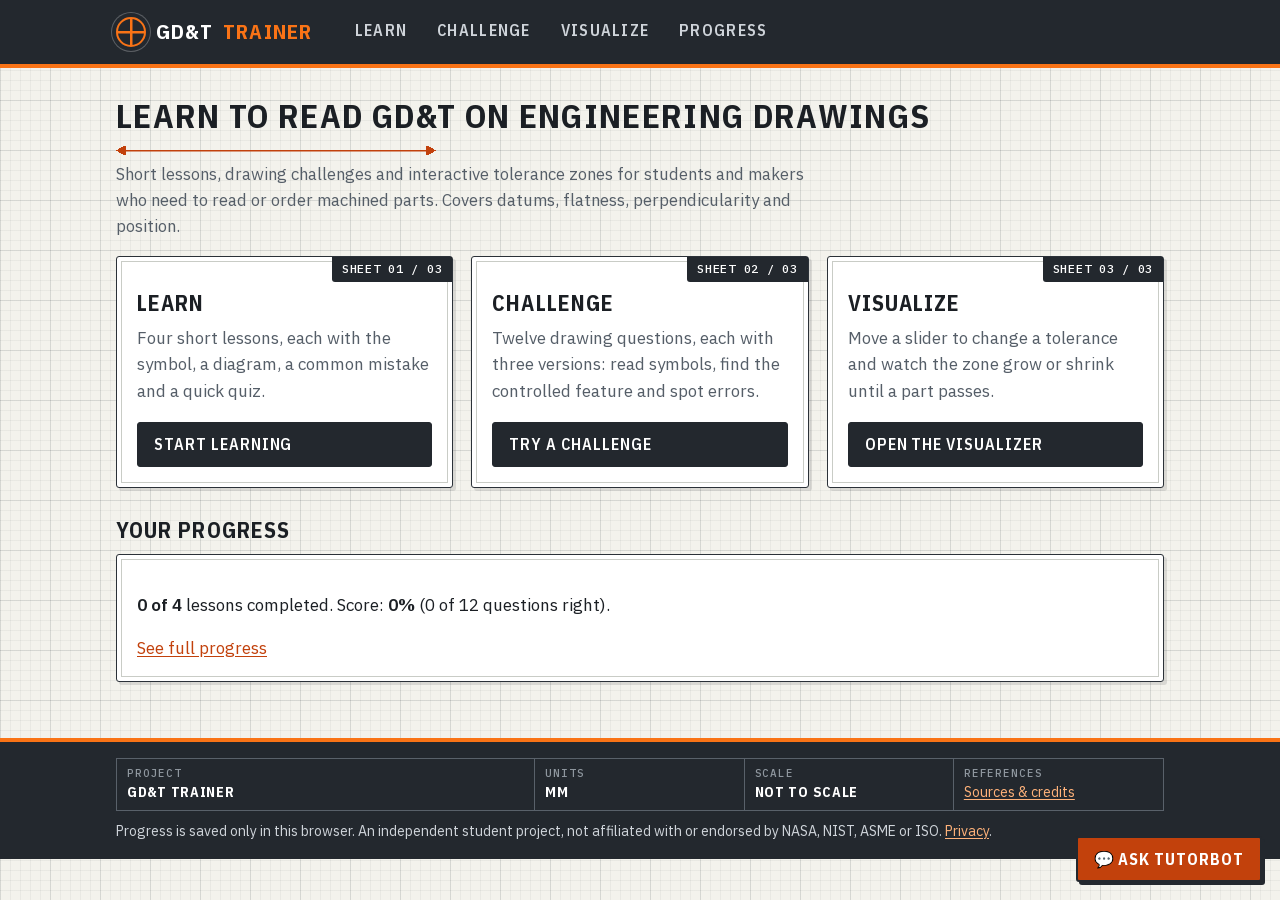
==== commit bd8778ad: "Add 3 versions per challenge question, with new-version retakes - 24 new questions (36 total): each " ====
--- a/static/index.html
+++ b/static/index.html
@@ -35,7 +35,7 @@
       </section>
       <section class="card mode-card" data-sheet="SHEET 02 / 03">
         <h2>Challenge</h2>
-        <p>Twelve drawing questions: read symbols, find the controlled feature and spot errors.</p>
+        <p>Twelve drawing questions, each with three versions: read symbols, find the controlled feature and spot errors.</p>
         <a class="btn" href="challenge.html">Try a challenge</a>
       </section>
       <section class="card mode-card" data-sheet="SHEET 03 / 03">
--- a/static/css/style.css
+++ b/static/css/style.css
@@ -38,6 +38,8 @@
 }
 
 * { box-sizing: border-box; }
+/* The hidden attribute always wins, even over display: flex on .btn-row. */
+[hidden] { display: none !important; }
 
 body {
   margin: 0;
